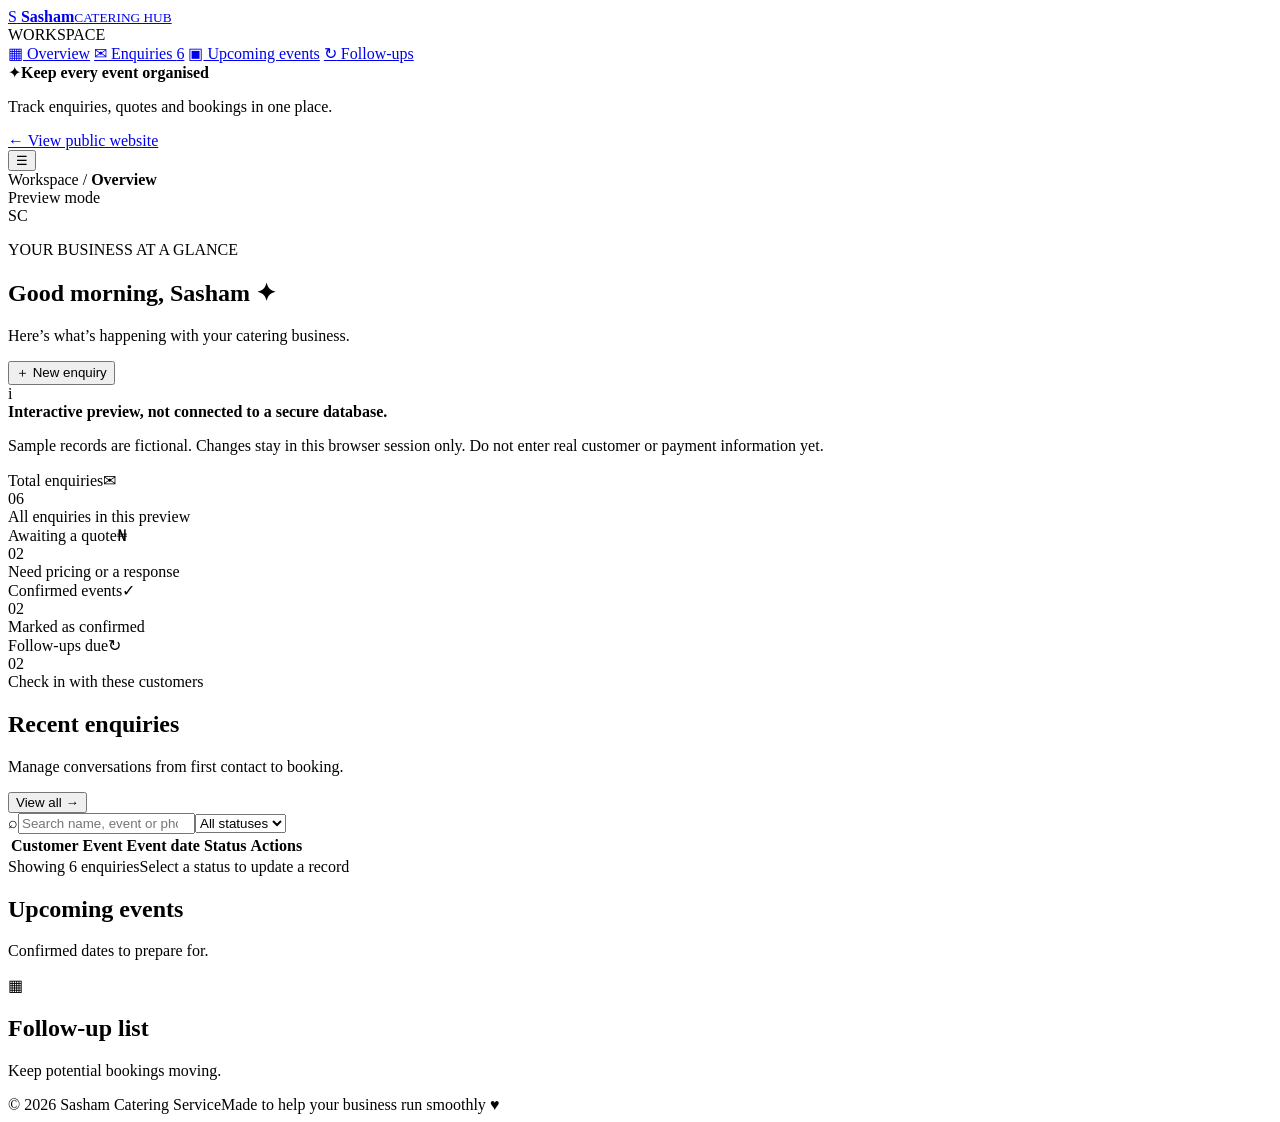
==== hub/index.html @ c6197ae8 "Add Sasham Catering Hub dashboard prototype" ====
<!doctype html>
<html lang="en">
<head>
  <meta charset="utf-8">
  <meta name="viewport" content="width=device-width, initial-scale=1">
  <meta name="theme-color" content="#211a16">
  <meta name="description" content="Sasham Catering Hub enquiry management prototype.">
  <title>Sasham Catering Hub | Preview</title>
  <link rel="preconnect" href="https://fonts.googleapis.com">
  <link rel="preconnect" href="https://fonts.gstatic.com" crossorigin>
  <link href="https://fonts.googleapis.com/css2?family=DM+Sans:wght@400;500;600;700&family=Playfair+Display:wght@600;700&display=swap" rel="stylesheet">
  <link rel="stylesheet" href="hub.css">
  <script src="hub.js" defer></script>
</head>
<body>
  <aside class="sidebar" id="sidebar">
    <a class="brand" href="../index.html" aria-label="Sasham Catering home">
      <span class="brand-mark">S</span>
      <span><strong>Sasham</strong><small>CATERING HUB</small></span>
    </a>
    <div class="workspace-label">WORKSPACE</div>
    <nav class="side-nav" aria-label="Main navigation">
      <a class="nav-link active" href="#overview"><span class="nav-icon">▦</span> Overview</a>
      <a class="nav-link" href="#enquiries"><span class="nav-icon">✉</span> Enquiries <span class="nav-count" id="navEnquiryCount">6</span></a>
      <a class="nav-link" href="#upcoming"><span class="nav-icon">▣</span> Upcoming events</a>
      <a class="nav-link" href="#followups"><span class="nav-icon">↻</span> Follow-ups</a>
    </nav>
    <div class="sidebar-bottom">
      <div class="help-card"><span class="help-icon">✦</span><strong>Keep every event organised</strong><p>Track enquiries, quotes and bookings in one place.</p></div>
      <a class="back-link" href="../index.html">← View public website</a>
    </div>
  </aside>

  <main class="main-content" id="overview">
    <header class="topbar">
      <button class="mobile-menu" id="mobileMenu" aria-label="Toggle navigation" aria-expanded="false">☰</button>
      <div class="breadcrumb">Workspace <span>/</span> <strong>Overview</strong></div>
      <div class="topbar-right"><span class="preview-pill"><span></span> Preview mode</span><div class="avatar" aria-hidden="true">SC</div></div>
    </header>

    <section class="page-heading">
      <div><p class="eyebrow">YOUR BUSINESS AT A GLANCE</p><h1>Good morning, Sasham <span>✦</span></h1><p class="subheading">Here’s what’s happening with your catering business.</p></div>
      <button class="button button-primary" id="addEnquiryBtn"><span>＋</span> New enquiry</button>
    </section>

    <div class="demo-notice"><span class="notice-symbol">i</span><div><strong>Interactive preview, not connected to a secure database.</strong><p>Sample records are fictional. Changes stay in this browser session only. Do not enter real customer or payment information yet.</p></div></div>

    <section class="stats-grid" aria-label="Business summary">
      <article class="stat-card"><div class="stat-top"><span>Total enquiries</span><span class="stat-icon peach">✉</span></div><div class="stat-value" id="totalEnquiries">06</div><div class="stat-foot"><span class="stat-dot peach-dot"></span>All enquiries in this preview</div></article>
      <article class="stat-card"><div class="stat-top"><span>Awaiting a quote</span><span class="stat-icon gold">₦</span></div><div class="stat-value" id="awaitingQuotes">02</div><div class="stat-foot"><span class="stat-dot gold-dot"></span>Need pricing or a response</div></article>
      <article class="stat-card"><div class="stat-top"><span>Confirmed events</span><span class="stat-icon green">✓</span></div><div class="stat-value" id="confirmedEvents">02</div><div class="stat-foot"><span class="stat-dot green-dot"></span>Marked as confirmed</div></article>
      <article class="stat-card"><div class="stat-top"><span>Follow-ups due</span><span class="stat-icon lavender">↻</span></div><div class="stat-value" id="followupsDue">02</div><div class="stat-foot"><span class="stat-dot lavender-dot"></span>Check in with these customers</div></article>
    </section>

    <div class="content-grid">
      <section class="panel enquiries-panel" id="enquiries">
        <div class="panel-heading"><div><h2>Recent enquiries</h2><p>Manage conversations from first contact to booking.</p></div><button class="text-button" id="viewAllBtn">View all <span>→</span></button></div>
        <div class="toolbar"><label class="search-box"><span>⌕</span><input id="searchInput" type="search" placeholder="Search name, event or phone" aria-label="Search enquiries"></label><select id="statusFilter" aria-label="Filter by status"><option value="all">All statuses</option><option>New</option><option>Contacted</option><option>Quoted</option><option>Follow-up</option><option>Confirmed</option><option>Lost</option></select></div>
        <div class="table-wrap"><table><thead><tr><th>Customer</th><th>Event</th><th>Event date</th><th>Status</th><th><span class="sr-only">Actions</span></th></tr></thead><tbody id="enquiryRows"></tbody></table></div>
        <div class="table-footer"><span id="resultsCount">Showing 6 enquiries</span><span class="table-hint">Select a status to update a record</span></div>
      </section>

      <aside class="right-column">
        <section class="panel mini-panel" id="upcoming"><div class="panel-heading"><div><h2>Upcoming events</h2><p>Confirmed dates to prepare for.</p></div><span class="calendar-icon">▦</span></div><div id="upcomingList" class="upcoming-list"></div></section>
        <section class="panel mini-panel" id="followups"><div class="panel-heading"><div><h2>Follow-up list</h2><p>Keep potential bookings moving.</p></div></div><div id="followupList" class="followup-list"></div></section>
      </aside>
    </div>
    <footer class="app-footer"><span>© 2026 Sasham Catering Service</span><span>Made to help your business run smoothly <span class="heart">♥</span></span></footer>
  </main>

  <dialog id="enquiryDialog" class="enquiry-dialog">
    <form id="enquiryForm">
      <div class="dialog-heading"><div><p class="eyebrow">CUSTOMER MANAGEMENT</p><h2>Add an enquiry</h2></div><button type="button" class="close-button" id="closeDialog" aria-label="Close">×</button></div>
      <p class="dialog-intro">Capture the basics so you can follow up and prepare a quote.</p>
      <div class="form-grid">
        <label>Customer name <input name="name" required maxlength="100" placeholder="e.g. Amina Bello"></label>
        <label>Phone number <input name="phone" required type="tel" maxlength="30" placeholder="+234 ..."></label>
        <label>Event type <select name="event" required><option value="">Choose event type</option><option>Wedding</option><option>Birthday</option><option>Corporate event</option><option>Private party</option><option>Family gathering</option><option>Other</option></select></label>
        <label>Event date <input name="date" type="date" required></label>
        <label>Guest estimate <input name="guests" type="number" min="1" max="100000" placeholder="e.g. 120"></label>
        <label>Enquiry status <select name="status"><option>New</option><option>Contacted</option><option>Quoted</option><option>Follow-up</option><option>Confirmed</option><option>Lost</option></select></label>
      </div>
      <label class="full-label">Notes <textarea name="notes" rows="3" maxlength="500" placeholder="Menu preferences, location, budget range…"></textarea></label>
      <div class="dialog-actions"><button type="button" class="button button-secondary" id="cancelDialog">Cancel</button><button class="button button-primary" type="submit">Add enquiry</button></div>
    </form>
  </dialog>
</body>
</html>
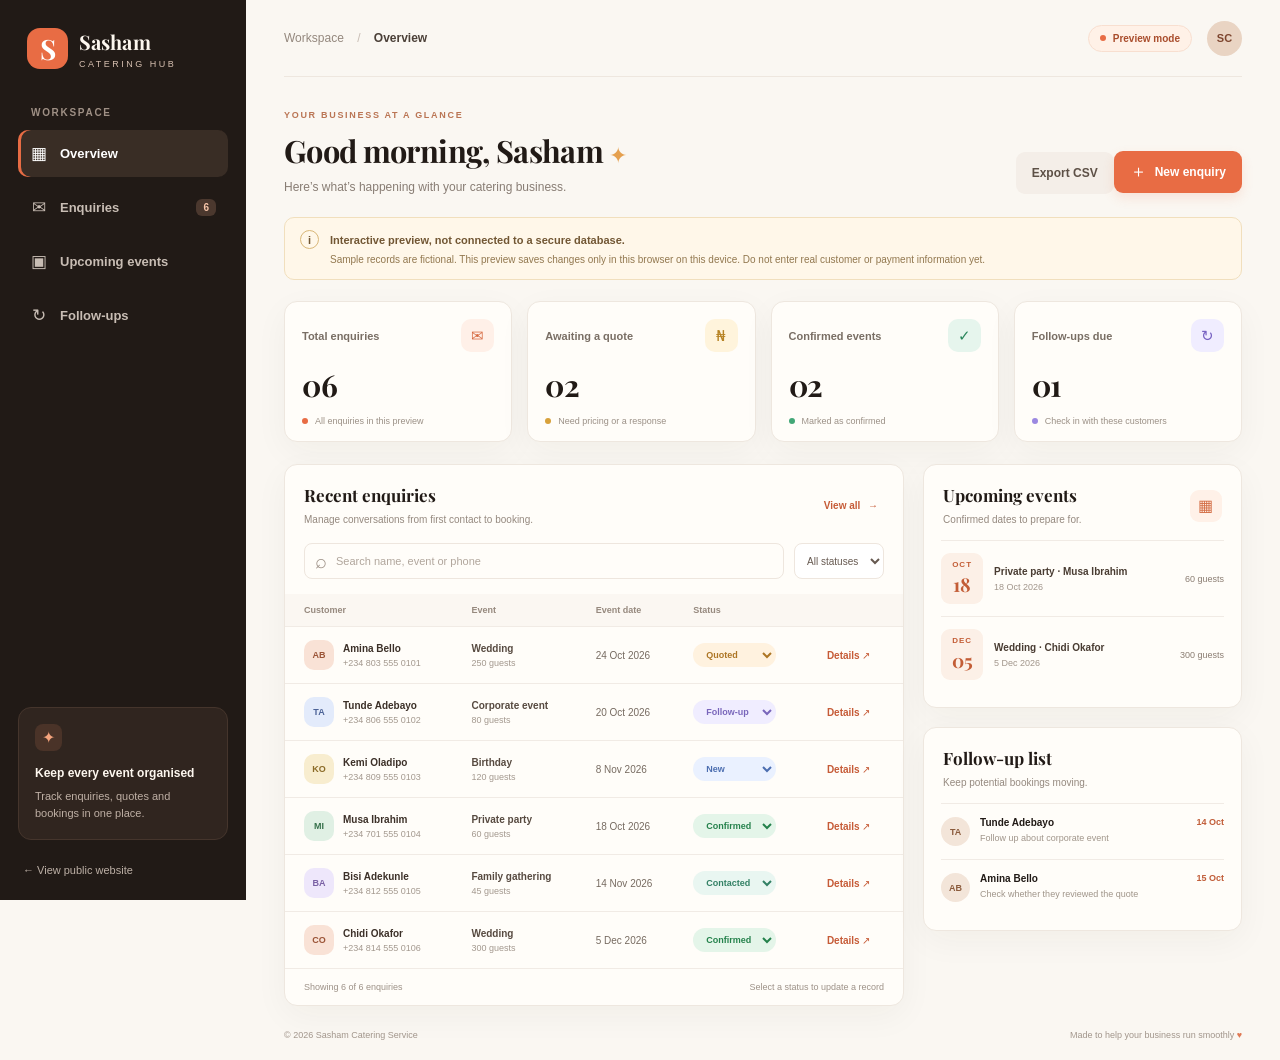
==== commit 814f4047: "Improve Hub preview controls and follow-up date field" ====
--- a/hub/index.html
+++ b/hub/index.html
@@ -40,10 +40,10 @@
 
     <section class="page-heading">
       <div><p class="eyebrow">YOUR BUSINESS AT A GLANCE</p><h1>Good morning, Sasham <span>✦</span></h1><p class="subheading">Here’s what’s happening with your catering business.</p></div>
-      <button class="button button-primary" id="addEnquiryBtn"><span>＋</span> New enquiry</button>
+      <div class="heading-actions"><button class="button button-secondary" id="exportCsvBtn" type="button">Export CSV</button><button class="button button-primary" id="addEnquiryBtn"><span>＋</span> New enquiry</button></div>
     </section>
 
-    <div class="demo-notice"><span class="notice-symbol">i</span><div><strong>Interactive preview, not connected to a secure database.</strong><p>Sample records are fictional. Changes stay in this browser session only. Do not enter real customer or payment information yet.</p></div></div>
+    <div class="demo-notice"><span class="notice-symbol">i</span><div><strong>Interactive preview, not connected to a secure database.</strong><p>Sample records are fictional. This preview saves changes only in this browser on this device. Do not enter real customer or payment information yet.</p></div></div>
 
     <section class="stats-grid" aria-label="Business summary">
       <article class="stat-card"><div class="stat-top"><span>Total enquiries</span><span class="stat-icon peach">✉</span></div><div class="stat-value" id="totalEnquiries">06</div><div class="stat-foot"><span class="stat-dot peach-dot"></span>All enquiries in this preview</div></article>
@@ -78,6 +78,7 @@
         <label>Event type <select name="event" required><option value="">Choose event type</option><option>Wedding</option><option>Birthday</option><option>Corporate event</option><option>Private party</option><option>Family gathering</option><option>Other</option></select></label>
         <label>Event date <input name="date" type="date" required></label>
         <label>Guest estimate <input name="guests" type="number" min="1" max="100000" placeholder="e.g. 120"></label>
+        <label>Follow-up date <input name="followup" type="date"></label>
         <label>Enquiry status <select name="status"><option>New</option><option>Contacted</option><option>Quoted</option><option>Follow-up</option><option>Confirmed</option><option>Lost</option></select></label>
       </div>
       <label class="full-label">Notes <textarea name="notes" rows="3" maxlength="500" placeholder="Menu preferences, location, budget range…"></textarea></label>
--- a/hub/hub.css
+++ b/hub/hub.css
@@ -0,0 +1 @@
+:root{--ink:#211a16;--muted:#887d74;--line:#eee6de;--paper:#fffdf9;--canvas:#faf7f2;--orange:#e86c44;--orange-dark:#c65330;--green:#247a55;--shadow:0 10px 34px rgba(53,37,24,.045);font-family:"DM Sans",sans-serif;color:var(--ink);background:var(--canvas);font-synthesis:none}*{box-sizing:border-box}body{margin:0;min-height:100vh}.sidebar{width:246px;background:#211a16;color:#fdf7ef;position:fixed;inset:0 auto 0 0;padding:28px 18px 22px;display:flex;flex-direction:column;z-index:20}.brand{display:flex;align-items:center;gap:11px;padding:0 9px 38px;color:inherit;text-decoration:none}.brand-mark{width:41px;height:41px;display:grid;place-items:center;border-radius:13px;background:#e86c44;color:#fff;font:700 28px "Playfair Display",serif}.brand strong{display:block;font:700 20px "Playfair Display",serif;letter-spacing:.1px}.brand small{display:block;font-size:9px;letter-spacing:2.5px;color:#d6bfb0;margin-top:4px}.workspace-label{font-size:10px;font-weight:700;letter-spacing:1.7px;color:#9f9085;padding:0 13px 12px}.side-nav{display:grid;gap:7px}.nav-link{display:flex;align-items:center;gap:12px;color:#c8bdb4;text-decoration:none;font-size:13px;font-weight:600;padding:13px 12px;border-radius:10px;transition:background .2s,color .2s}.nav-link:hover,.nav-link.active{background:#392d25;color:#fff}.nav-link.active{box-shadow:inset 3px 0 #e86c44}.nav-icon{width:18px;text-align:center;font-size:17px}.nav-count{margin-left:auto;border-radius:6px;padding:3px 7px;background:#4b382e;color:#f6c5a9;font-size:10px}.sidebar-bottom{margin-top:auto}.help-card{background:#30251f;border:1px solid #45352c;border-radius:13px;padding:16px;margin-bottom:20px}.help-icon{display:grid;place-items:center;width:27px;height:27px;border-radius:8px;background:#4a3328;color:#f5a47d;margin-bottom:12px}.help-card strong{font-size:12px}.help-card p{font-size:11px;line-height:1.6;color:#bfb0a5;margin:7px 0 0}.back-link{font-size:11px;color:#bdb0a6;text-decoration:none;padding:0 5px}.back-link:hover{color:white}.main-content{margin-left:246px;padding:0 38px;max-width:1800px}.topbar{height:77px;border-bottom:1px solid #eee7df;display:flex;align-items:center;justify-content:space-between}.breadcrumb{font-size:12px;color:#94887e}.breadcrumb span{padding:0 10px;color:#c8bdb4}.breadcrumb strong{color:#4b4038;font-weight:600}.topbar-right{display:flex;align-items:center;gap:15px}.preview-pill{display:flex;align-items:center;gap:7px;background:#fff1e7;color:#a94d2c;border:1px solid #f8dfd0;border-radius:20px;padding:7px 11px;font-size:10px;font-weight:700}.preview-pill span{width:6px;height:6px;border-radius:50%;background:#e86c44}.avatar{display:grid;place-items:center;width:35px;height:35px;border-radius:50%;background:#e9d4c3;color:#7d452e;font-size:11px;font-weight:700}.mobile-menu{display:none}.page-heading{display:flex;align-items:flex-end;justify-content:space-between;gap:20px;padding:33px 0 23px}.eyebrow{font-size:9px;letter-spacing:1.7px;font-weight:700;color:#ba7554;margin:0 0 10px}.page-heading h1{font:700 clamp(25px,2.4vw,32px) "Playfair Display",serif;letter-spacing:-.65px;margin:0}.page-heading h1 span{color:#e5a04f;font:inherit;font-size:22px}.subheading{font-size:12px;color:var(--muted);margin:9px 0 0}.button{border:0;border-radius:9px;min-height:42px;padding:0 16px;font:700 12px "DM Sans",sans-serif;cursor:pointer;display:inline-flex;align-items:center;justify-content:center;gap:8px;transition:transform .15s,background .15s}.button:hover{transform:translateY(-1px)}.button-primary{background:var(--orange);color:white;box-shadow:0 5px 12px #e86c4425}.button-primary:hover{background:var(--orange-dark)}.button-primary span{font-size:17px}.button-secondary{background:#f4eee8;color:#5d5046}.demo-notice{display:flex;align-items:flex-start;gap:11px;background:#fff7e9;border:1px solid #f1dfbd;border-radius:10px;padding:12px 15px;margin-bottom:21px;color:#715633}.notice-symbol{display:grid;place-items:center;flex:0 0 19px;height:19px;border:1px solid #d9b779;border-radius:50%;font-size:11px;font-weight:700}.demo-notice strong{font-size:11px}.demo-notice p{font-size:10px;line-height:1.5;margin:4px 0 0;color:#92784f}.stats-grid{display:grid;grid-template-columns:repeat(4,minmax(0,1fr));gap:15px;margin-bottom:22px}.stat-card,.panel{background:var(--paper);border:1px solid #eee7df;border-radius:13px;box-shadow:var(--shadow)}.stat-card{padding:17px 17px 15px;min-width:0}.stat-top{display:flex;align-items:center;justify-content:space-between;gap:8px;font-size:11px;font-weight:600;color:#796e64}.stat-icon{width:33px;height:33px;border-radius:10px;display:grid;place-items:center;font-size:15px;font-weight:700}.peach{background:#fff0e8;color:#d66a42}.gold{background:#fff4dc;color:#b78324}.green{background:#e6f5ed;color:#2a865c}.lavender{background:#f0edff;color:#7964c3}.stat-value{font:700 30px "Playfair Display",serif;margin:13px 0 11px;letter-spacing:-.5px}.stat-foot{display:flex;align-items:center;gap:7px;font-size:9px;color:#9b9086}.stat-dot{width:6px;height:6px;border-radius:50%}.peach-dot{background:#e86c44}.gold-dot{background:#d8a13b}.green-dot{background:#42a777}.lavender-dot{background:#9b88e1}.content-grid{display:grid;grid-template-columns:minmax(0,1.75fr) minmax(265px,.9fr);gap:19px;align-items:start}.panel{overflow:hidden}.panel-heading{display:flex;align-items:center;justify-content:space-between;gap:12px;padding:19px 19px 16px}.panel-heading h2{font:700 17px "Playfair Display",serif;margin:0}.panel-heading p{font-size:10px;color:#95897f;margin:6px 0 0;line-height:1.5}.text-button{background:none;border:0;color:#c65b37;font:700 10px "DM Sans",sans-serif;cursor:pointer;white-space:nowrap}.text-button span{padding-left:5px}.toolbar{display:flex;align-items:center;gap:10px;padding:0 19px 15px}.search-box{height:36px;flex:1;min-width:0;border:1px solid #eee6de;border-radius:8px;display:flex;align-items:center;gap:7px;padding:0 10px;color:#9d9086}.search-box span{font-size:20px}.search-box input{width:100%;min-width:0;border:0;outline:0;background:transparent;font:11px "DM Sans",sans-serif;color:var(--ink)}.search-box input::placeholder{color:#b1a69c}.toolbar select{height:36px;max-width:125px;border:1px solid #eee6de;border-radius:8px;background:white;padding:0 8px;font:10px "DM Sans",sans-serif;color:#665950}.table-wrap{overflow-x:auto}table{width:100%;border-collapse:collapse;text-align:left;white-space:nowrap}thead{background:#fbf7f2}th{padding:11px 14px;font-size:9px;color:#96897e;font-weight:700}td{padding:13px 14px;border-top:1px solid #f1ebe5;font-size:10px;color:#776b61}th:first-child,td:first-child{padding-left:19px}.customer-cell{display:flex;align-items:center;gap:9px}.customer-avatar{width:30px;height:30px;border-radius:10px;display:grid;place-items:center;font-size:9px;font-weight:700;flex-shrink:0}.customer-name{font-size:10px;font-weight:700;color:#3c3028}.customer-phone{font-size:9px;color:#a3988e;margin-top:4px}.event-name{font-weight:600;color:#574a40}.event-meta{font-size:9px;color:#a3988e;margin-top:4px}.status-select{border:1px solid transparent;border-radius:20px;padding:5px 8px;font:700 9px "DM Sans",sans-serif;cursor:pointer;max-width:110px}.status-new{background:#eaf1ff;color:#4c6eb0}.status-contacted{background:#e9f6f1;color:#338165}.status-quoted{background:#fff2df;color:#ad7625}.status-follow-up{background:#f0edff;color:#7966bb}.status-confirmed{background:#e4f5e9;color:#25824c}.status-lost{background:#fbe9e7;color:#b65c52}.table-footer{display:flex;align-items:center;justify-content:space-between;gap:10px;padding:13px 19px;border-top:1px solid #f1ebe5;font-size:9px;color:#9d9187}.table-hint{text-align:right}.right-column{display:grid;gap:19px}.mini-panel .panel-heading{padding-bottom:13px}.calendar-icon{display:grid;place-items:center;width:32px;height:32px;border-radius:9px;background:#fff1e8;color:#d36c43}.upcoming-list,.followup-list{padding:0 17px 15px}.upcoming-item{display:flex;align-items:center;gap:11px;padding:12px 0;border-top:1px solid #f1ebe5}.date-tile{width:42px;min-width:42px;text-align:center;border-radius:9px;background:#fcf0e7;padding:7px 2px;color:#c35d36}.date-tile span{display:block;font-size:8px;font-weight:700;letter-spacing:1px}.date-tile strong{display:block;font:700 19px "Playfair Display",serif;margin-top:2px}.upcoming-info{min-width:0;flex:1}.upcoming-info strong{display:block;font-size:10px;color:#493c32;overflow:hidden;text-overflow:ellipsis}.upcoming-info span{display:block;font-size:9px;color:#a1958b;margin-top:5px;overflow:hidden;text-overflow:ellipsis}.guest-count{font-size:9px;color:#8b7d72;white-space:nowrap}.empty-state{padding:22px 10px;text-align:center;color:#9b8d82;font-size:11px}.followup-item{display:flex;align-items:flex-start;gap:10px;border-top:1px solid #f1ebe5;padding:13px 0}.followup-avatar{display:grid;place-items:center;width:29px;height:29px;border-radius:50%;background:#f3e5d9;color:#8b5b3c;font-size:9px;font-weight:700;flex-shrink:0}.followup-copy{min-width:0;flex:1}.followup-copy strong{display:block;font-size:10px}.followup-copy p{font-size:9px;color:#a0958a;margin:4px 0 0;line-height:1.5}.followup-date{font-size:9px;font-weight:700;color:#c15d39;white-space:nowrap}.app-footer{display:flex;justify-content:space-between;gap:15px;padding:24px 0 20px;color:#a1958b;font-size:9px}.heart{color:#df7954}.enquiry-dialog{width:min(570px,calc(100% - 28px));border:1px solid #eee2d8;border-radius:16px;padding:0;color:var(--ink);box-shadow:0 25px 100px #20150f40}.enquiry-dialog::backdrop{background:#2018127a;backdrop-filter:blur(3px)}.enquiry-dialog form{padding:24px}.dialog-heading{display:flex;justify-content:space-between;align-items:flex-start}.dialog-heading h2{font:700 24px "Playfair Display",serif;margin:0}.close-button{border:0;background:#f6eee8;border-radius:9px;width:33px;height:33px;font-size:23px;color:#715e50;cursor:pointer}.dialog-intro{font-size:11px;color:#8f8277;line-height:1.6;margin:10px 0 20px}.form-grid{display:grid;grid-template-columns:1fr 1fr;gap:15px}.form-grid label,.full-label{display:grid;gap:7px;font-size:10px;font-weight:700;color:#65564b}.form-grid input,.form-grid select,.full-label textarea{width:100%;min-height:39px;border:1px solid #e9dfd6;border-radius:8px;padding:10px;font:11px "DM Sans",sans-serif;background:white;color:#40342b;outline-color:#e8a183}.full-label{margin-top:15px}.full-label textarea{resize:vertical}.dialog-actions{display:flex;justify-content:flex-end;gap:9px;margin-top:22px}.sr-only{position:absolute;width:1px;height:1px;padding:0;margin:-1px;overflow:hidden;clip:rect(0,0,0,0);white-space:nowrap;border:0}button:focus-visible,a:focus-visible,input:focus-visible,select:focus-visible,textarea:focus-visible{outline:3px solid #e8a183;outline-offset:2px}@media(max-width:1200px){.main-content{padding:0 25px}.content-grid{grid-template-columns:minmax(0,1.5fr) minmax(240px,.85fr)}.stats-grid{gap:10px}.stat-card{padding:14px}.stat-foot{line-height:1.4}}@media(max-width:1000px){.sidebar{width:220px}.main-content{margin-left:220px;padding:0 20px}.content-grid{grid-template-columns:1fr}.right-column{grid-template-columns:1fr 1fr}.stats-grid{grid-template-columns:repeat(2,minmax(0,1fr))}}@media(max-width:700px){.sidebar{transform:translateX(-100%);transition:transform .22s ease;box-shadow:10px 0 35px #20150f20}.sidebar.open{transform:translateX(0)}.main-content{margin-left:0;padding:0 16px}.topbar{height:64px}.mobile-menu{display:grid;place-items:center;width:34px;height:34px;border:1px solid #eee2d8;border-radius:9px;background:white;color:#5a493d;font-size:17px}.breadcrumb{margin-right:auto;margin-left:11px;font-size:10px}.topbar-right{gap:8px}.preview-pill{font-size:9px;padding:7px 8px}.avatar{width:31px;height:31px}.page-heading{align-items:flex-start;flex-direction:column;padding:25px 0 18px}.page-heading h1{font-size:27px}.page-heading .button{width:100%}.stats-grid{gap:10px}.stat-card{padding:14px}.stat-value{font-size:27px}.stat-top{font-size:10px}.stat-icon{width:29px;height:29px}.content-grid{gap:14px}.right-column{grid-template-columns:1fr;gap:14px}.panel-heading{padding:16px}.toolbar{padding:0 13px 13px;flex-wrap:wrap}.search-box{flex-basis:100%}.toolbar select{max-width:none;width:100%}.table-footer{padding:12px}.table-hint{display:none}.app-footer{flex-direction:column;padding-top:18px}.demo-notice{padding:11px}.demo-notice p{font-size:9px}}@media(max-width:390px){.stats-grid{grid-template-columns:1fr 1fr}.stat-card{padding:11px}.stat-foot{font-size:8px}.form-grid{grid-template-columns:1fr}.enquiry-dialog form{padding:19px}}@media(prefers-reduced-motion:reduce){*,*::before,*::after{transition:none!important;scroll-behavior:auto!important}}
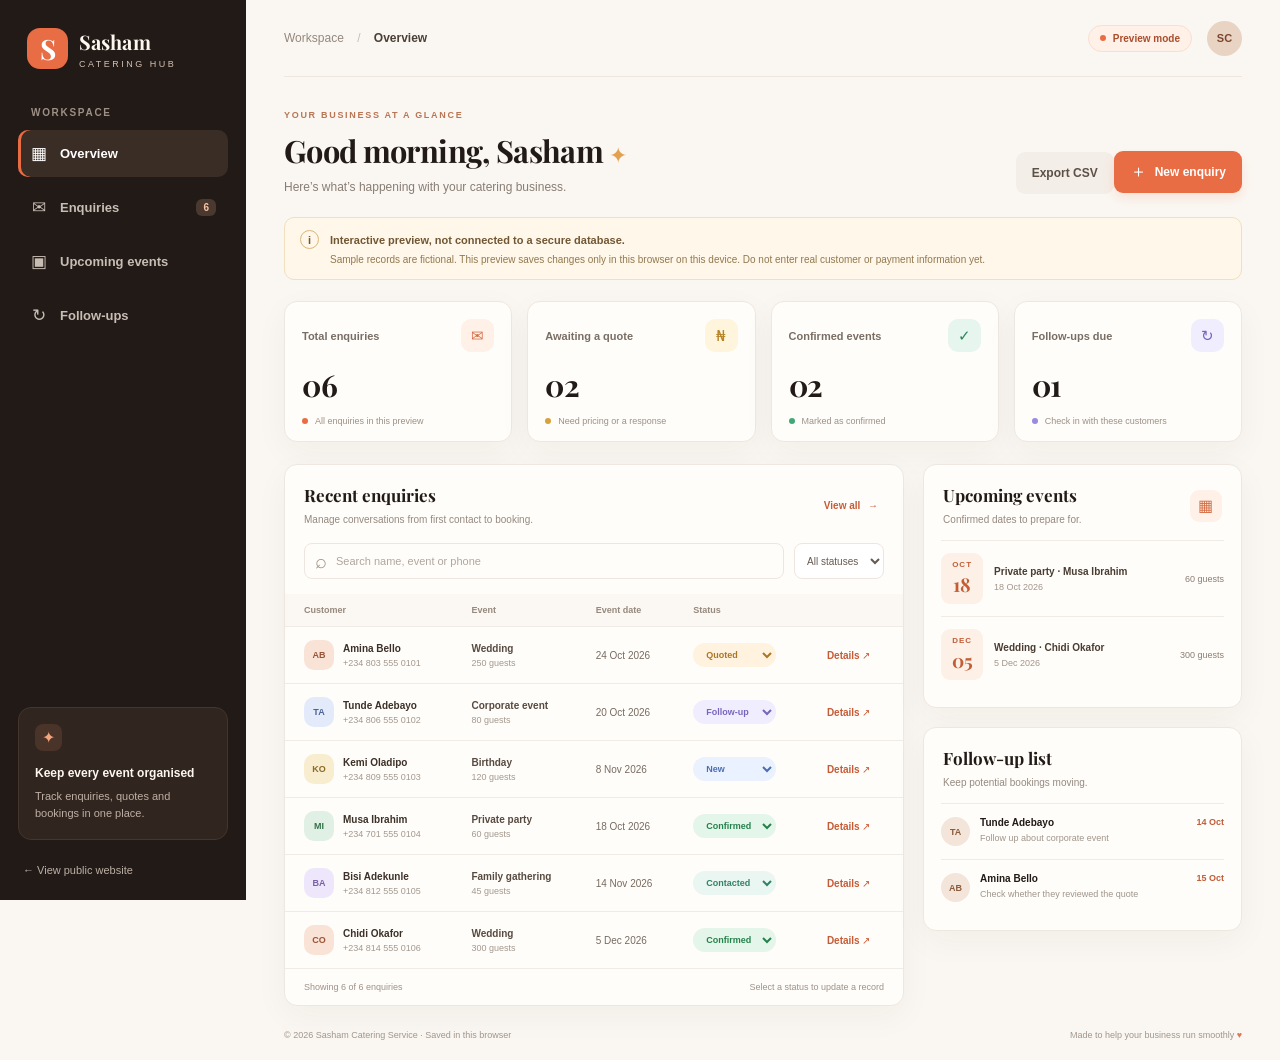
==== commit b33fdd6e: "Show preview save status in the dashboard footer" ====
--- a/hub/index.html
+++ b/hub/index.html
@@ -65,7 +65,7 @@
         <section class="panel mini-panel" id="followups"><div class="panel-heading"><div><h2>Follow-up list</h2><p>Keep potential bookings moving.</p></div></div><div id="followupList" class="followup-list"></div></section>
       </aside>
     </div>
-    <footer class="app-footer"><span>© 2026 Sasham Catering Service</span><span>Made to help your business run smoothly <span class="heart">♥</span></span></footer>
+    <footer class="app-footer"><span>© 2026 Sasham Catering Service · <span id="saveNotice" role="status" aria-live="polite">Preview data</span></span><span>Made to help your business run smoothly <span class="heart">♥</span></span></footer>
   </main>
 
   <dialog id="enquiryDialog" class="enquiry-dialog">
